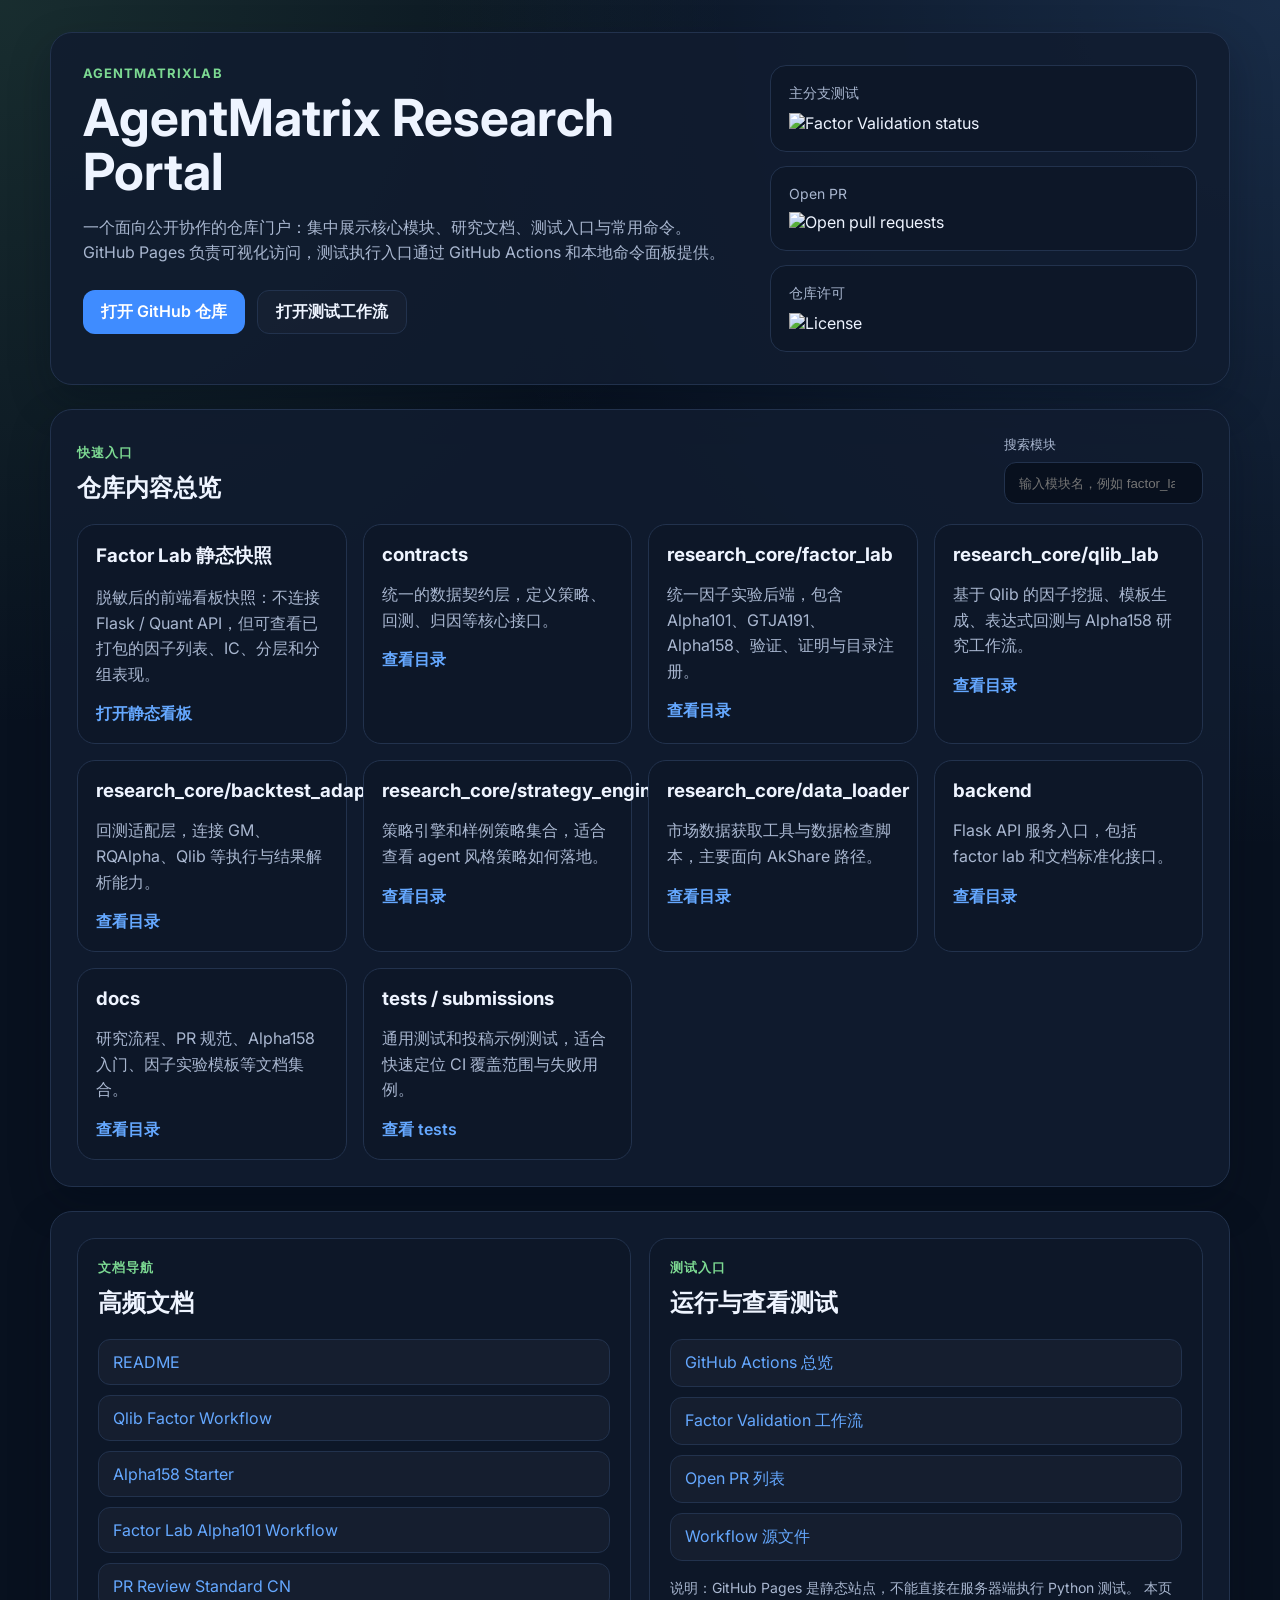
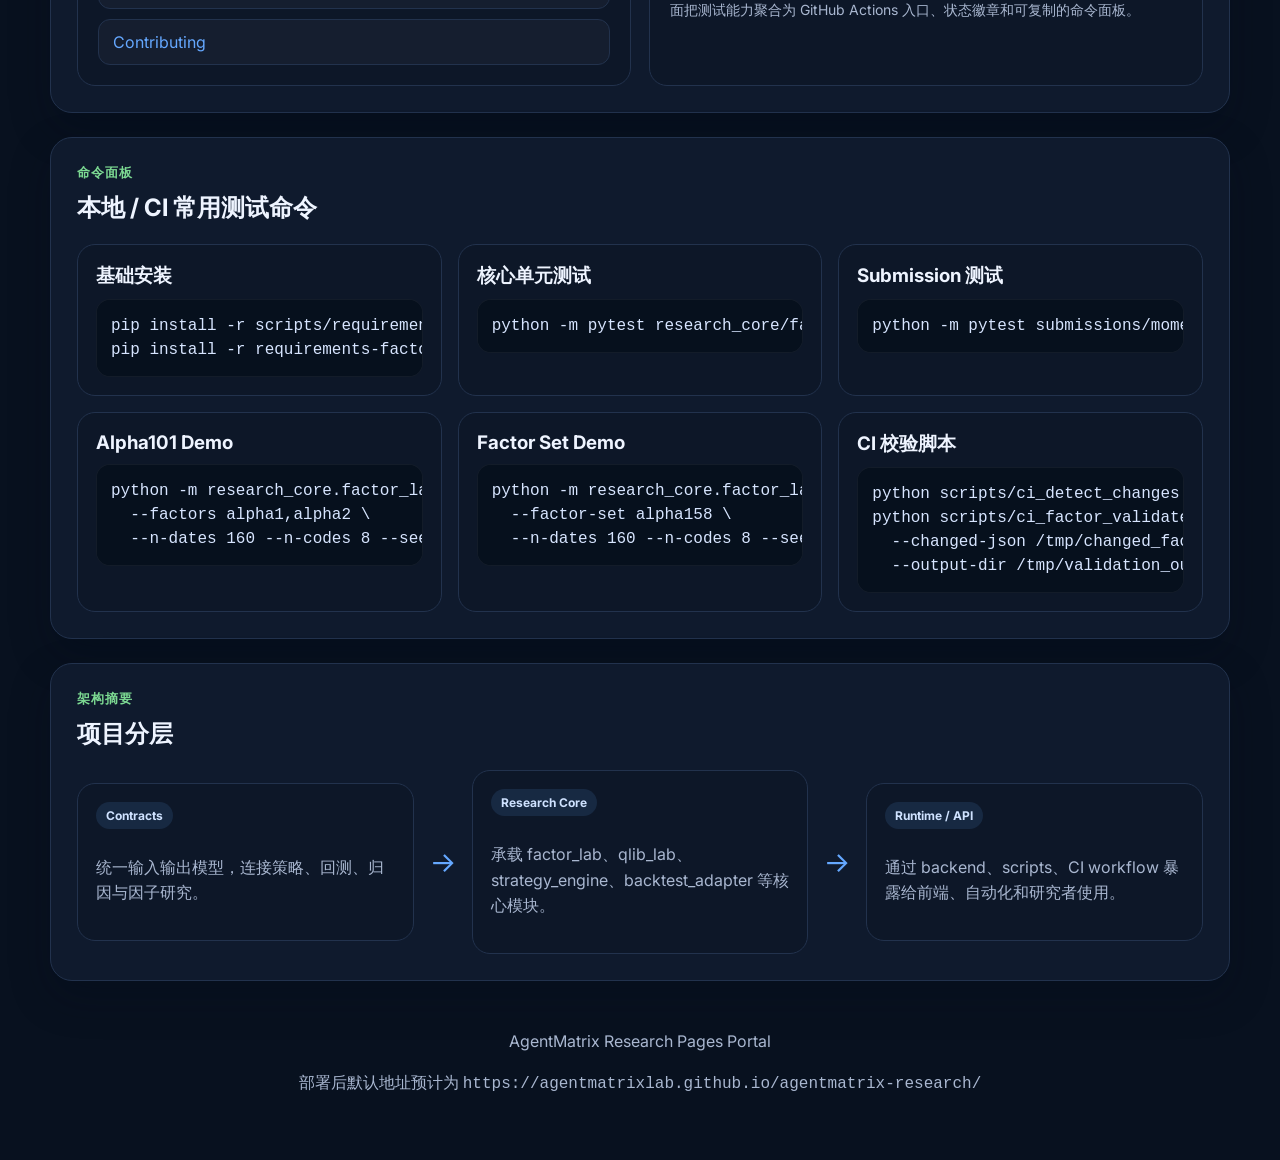
==== index.html @ e8f45b96 "publish factor lab static snapshot" ====
<!DOCTYPE html>
<html lang="zh-CN">
<head>
  <meta charset="utf-8">
  <meta name="viewport" content="width=device-width, initial-scale=1">
  <title>AgentMatrix Research Portal</title>
  <meta name="description" content="AgentMatrix Research GitHub Pages 门户：仓库结构、文档导航、测试入口与常用运行命令。">
  <link rel="preconnect" href="https://fonts.googleapis.com">
  <link rel="preconnect" href="https://fonts.gstatic.com" crossorigin>
  <link href="https://fonts.googleapis.com/css2?family=Inter:wght@400;500;600;700&display=swap" rel="stylesheet">
  <link rel="stylesheet" href="assets/styles.css">
</head>
<body>
  <div class="page-shell">
    <header class="hero">
      <div class="hero-copy">
        <p class="eyebrow">AgentMatrixLab</p>
        <h1>AgentMatrix Research Portal</h1>
        <p class="hero-text">
          一个面向公开协作的仓库门户：集中展示核心模块、研究文档、测试入口与常用命令。
          GitHub Pages 负责可视化访问，测试执行入口通过 GitHub Actions 和本地命令面板提供。
        </p>
        <div class="hero-actions">
          <a class="button button-primary" href="https://github.com/AgentMatrixLab/agentmatrix-research" target="_blank" rel="noreferrer">打开 GitHub 仓库</a>
          <a class="button button-secondary" href="https://github.com/AgentMatrixLab/agentmatrix-research/actions/workflows/factor-validation.yml" target="_blank" rel="noreferrer">打开测试工作流</a>
        </div>
      </div>
      <div class="hero-status">
        <div class="status-card">
          <span class="status-label">主分支测试</span>
          <img alt="Factor Validation status" src="https://img.shields.io/github/actions/workflow/status/AgentMatrixLab/agentmatrix-research/factor-validation.yml?branch=main&label=Factor%20Validation">
        </div>
        <div class="status-card">
          <span class="status-label">Open PR</span>
          <img alt="Open pull requests" src="https://img.shields.io/github/issues-pr/AgentMatrixLab/agentmatrix-research?label=Open%20PRs">
        </div>
        <div class="status-card">
          <span class="status-label">仓库许可</span>
          <img alt="License" src="https://img.shields.io/github/license/AgentMatrixLab/agentmatrix-research?label=License">
        </div>
      </div>
    </header>

    <main>
      <section class="panel">
        <div class="panel-header">
          <div>
            <p class="eyebrow">快速入口</p>
            <h2>仓库内容总览</h2>
          </div>
          <label class="search-box" for="module-search">
            <span>搜索模块</span>
            <input id="module-search" type="search" placeholder="输入模块名，例如 factor_lab / qlib / backend">
          </label>
        </div>
        <div id="module-grid" class="card-grid">
          <article class="content-card" data-keywords="factor lab dashboard static snapshot github pages">
            <h3>Factor Lab 静态快照</h3>
            <p>脱敏后的前端看板快照：不连接 Flask / Quant API，但可查看已打包的因子列表、IC、分层和分组表现。</p>
            <a href="./factor-lab-dashboard/">打开静态看板</a>
          </article>
          <article class="content-card" data-keywords="contracts contract interface strategy backtest attribution">
            <h3>contracts</h3>
            <p>统一的数据契约层，定义策略、回测、归因等核心接口。</p>
            <a href="https://github.com/AgentMatrixLab/agentmatrix-research/tree/main/contracts" target="_blank" rel="noreferrer">查看目录</a>
          </article>
          <article class="content-card" data-keywords="factor_lab alpha101 gtja191 alpha158 validation registry">
            <h3>research_core/factor_lab</h3>
            <p>统一因子实验后端，包含 Alpha101、GTJA191、Alpha158、验证、证明与目录注册。</p>
            <a href="https://github.com/AgentMatrixLab/agentmatrix-research/tree/main/research_core/factor_lab" target="_blank" rel="noreferrer">查看目录</a>
          </article>
          <article class="content-card" data-keywords="qlib qlib_lab mining backtest alpha158">
            <h3>research_core/qlib_lab</h3>
            <p>基于 Qlib 的因子挖掘、模板生成、表达式回测与 Alpha158 研究工作流。</p>
            <a href="https://github.com/AgentMatrixLab/agentmatrix-research/tree/main/research_core/qlib_lab" target="_blank" rel="noreferrer">查看目录</a>
          </article>
          <article class="content-card" data-keywords="backtest adapter gm rqalpha qlib">
            <h3>research_core/backtest_adapter</h3>
            <p>回测适配层，连接 GM、RQAlpha、Qlib 等执行与结果解析能力。</p>
            <a href="https://github.com/AgentMatrixLab/agentmatrix-research/tree/main/research_core/backtest_adapter" target="_blank" rel="noreferrer">查看目录</a>
          </article>
          <article class="content-card" data-keywords="strategy engine agent strategy sample">
            <h3>research_core/strategy_engine</h3>
            <p>策略引擎和样例策略集合，适合查看 agent 风格策略如何落地。</p>
            <a href="https://github.com/AgentMatrixLab/agentmatrix-research/tree/main/research_core/strategy_engine" target="_blank" rel="noreferrer">查看目录</a>
          </article>
          <article class="content-card" data-keywords="data loader akshare market data">
            <h3>research_core/data_loader</h3>
            <p>市场数据获取工具与数据检查脚本，主要面向 AkShare 路径。</p>
            <a href="https://github.com/AgentMatrixLab/agentmatrix-research/tree/main/research_core/data_loader" target="_blank" rel="noreferrer">查看目录</a>
          </article>
          <article class="content-card" data-keywords="backend flask api factor_lab document">
            <h3>backend</h3>
            <p>Flask API 服务入口，包括 factor lab 和文档标准化接口。</p>
            <a href="https://github.com/AgentMatrixLab/agentmatrix-research/tree/main/backend" target="_blank" rel="noreferrer">查看目录</a>
          </article>
          <article class="content-card" data-keywords="docs markdown workflow contribution alpha158 review">
            <h3>docs</h3>
            <p>研究流程、PR 规范、Alpha158 入门、因子实验模板等文档集合。</p>
            <a href="https://github.com/AgentMatrixLab/agentmatrix-research/tree/main/docs" target="_blank" rel="noreferrer">查看目录</a>
          </article>
          <article class="content-card" data-keywords="tests pytest unittest ci">
            <h3>tests / submissions</h3>
            <p>通用测试和投稿示例测试，适合快速定位 CI 覆盖范围与失败用例。</p>
            <a href="https://github.com/AgentMatrixLab/agentmatrix-research/tree/main/tests" target="_blank" rel="noreferrer">查看 tests</a>
          </article>
        </div>
      </section>

      <section class="panel two-column">
        <div class="panel-column">
          <div class="panel-header">
            <div>
              <p class="eyebrow">文档导航</p>
              <h2>高频文档</h2>
            </div>
          </div>
          <div class="link-list">
            <a href="https://github.com/AgentMatrixLab/agentmatrix-research/blob/main/README.md" target="_blank" rel="noreferrer">README</a>
            <a href="https://github.com/AgentMatrixLab/agentmatrix-research/blob/main/docs/QLIB_FACTOR_WORKFLOW.md" target="_blank" rel="noreferrer">Qlib Factor Workflow</a>
            <a href="https://github.com/AgentMatrixLab/agentmatrix-research/blob/main/docs/ALPHA158_STARTER.md" target="_blank" rel="noreferrer">Alpha158 Starter</a>
            <a href="https://github.com/AgentMatrixLab/agentmatrix-research/blob/main/docs/FACTOR_LAB_ALPHA101_WORKFLOW.md" target="_blank" rel="noreferrer">Factor Lab Alpha101 Workflow</a>
            <a href="https://github.com/AgentMatrixLab/agentmatrix-research/blob/main/docs/PR_REVIEW_STANDARD_CN.md" target="_blank" rel="noreferrer">PR Review Standard CN</a>
            <a href="https://github.com/AgentMatrixLab/agentmatrix-research/blob/main/CONTRIBUTING.md" target="_blank" rel="noreferrer">Contributing</a>
          </div>
        </div>

        <div class="panel-column">
          <div class="panel-header">
            <div>
              <p class="eyebrow">测试入口</p>
              <h2>运行与查看测试</h2>
            </div>
          </div>
          <div class="link-list">
            <a href="https://github.com/AgentMatrixLab/agentmatrix-research/actions" target="_blank" rel="noreferrer">GitHub Actions 总览</a>
            <a href="https://github.com/AgentMatrixLab/agentmatrix-research/actions/workflows/factor-validation.yml" target="_blank" rel="noreferrer">Factor Validation 工作流</a>
            <a href="https://github.com/AgentMatrixLab/agentmatrix-research/pulls" target="_blank" rel="noreferrer">Open PR 列表</a>
            <a href="https://github.com/AgentMatrixLab/agentmatrix-research/tree/main/.github/workflows" target="_blank" rel="noreferrer">Workflow 源文件</a>
          </div>
          <p class="note">
            说明：GitHub Pages 是静态站点，不能直接在服务器端执行 Python 测试。
            本页面把测试能力聚合为 GitHub Actions 入口、状态徽章和可复制的命令面板。
          </p>
        </div>
      </section>

      <section class="panel">
        <div class="panel-header">
          <div>
            <p class="eyebrow">命令面板</p>
            <h2>本地 / CI 常用测试命令</h2>
          </div>
        </div>
        <div class="command-grid">
          <article class="command-card">
            <h3>基础安装</h3>
            <pre><code>pip install -r scripts/requirements.txt
pip install -r requirements-factor-lab.txt</code></pre>
          </article>
          <article class="command-card">
            <h3>核心单元测试</h3>
            <pre><code>python -m pytest research_core/factor_lab tests/ -v --tb=short</code></pre>
          </article>
          <article class="command-card">
            <h3>Submission 测试</h3>
            <pre><code>python -m pytest submissions/momentum_20d/test_factor.py -v --tb=short</code></pre>
          </article>
          <article class="command-card">
            <h3>Alpha101 Demo</h3>
            <pre><code>python -m research_core.factor_lab.cli run-alpha101-demo \
  --factors alpha1,alpha2 \
  --n-dates 160 --n-codes 8 --seed 7</code></pre>
          </article>
          <article class="command-card">
            <h3>Factor Set Demo</h3>
            <pre><code>python -m research_core.factor_lab.cli run-factor-set-demo \
  --factor-set alpha158 \
  --n-dates 160 --n-codes 8 --seed 7</code></pre>
          </article>
          <article class="command-card">
            <h3>CI 校验脚本</h3>
            <pre><code>python scripts/ci_detect_changes.py --base-ref origin/main
python scripts/ci_factor_validate.py \
  --changed-json /tmp/changed_factors.json \
  --output-dir /tmp/validation_output</code></pre>
          </article>
        </div>
      </section>

      <section class="panel">
        <div class="panel-header">
          <div>
            <p class="eyebrow">架构摘要</p>
            <h2>项目分层</h2>
          </div>
        </div>
        <div class="architecture">
          <div class="arch-card">
            <span class="arch-tag">Contracts</span>
            <p>统一输入输出模型，连接策略、回测、归因与因子研究。</p>
          </div>
          <div class="arch-arrow">→</div>
          <div class="arch-card">
            <span class="arch-tag">Research Core</span>
            <p>承载 factor_lab、qlib_lab、strategy_engine、backtest_adapter 等核心模块。</p>
          </div>
          <div class="arch-arrow">→</div>
          <div class="arch-card">
            <span class="arch-tag">Runtime / API</span>
            <p>通过 backend、scripts、CI workflow 暴露给前端、自动化和研究者使用。</p>
          </div>
        </div>
      </section>
    </main>

    <footer class="site-footer">
      <p>AgentMatrix Research Pages Portal</p>
      <p>部署后默认地址预计为 <code>https://agentmatrixlab.github.io/agentmatrix-research/</code></p>
    </footer>
  </div>

  <script src="assets/app.js"></script>
</body>
</html>
---- assets/styles.css ----
:root {
  color-scheme: dark;
  --bg: #08111f;
  --panel: #111c2f;
  --panel-strong: #17243c;
  --card: #0d1728;
  --border: #22324d;
  --text: #eef4ff;
  --muted: #a9b7d0;
  --accent: #65a8ff;
  --accent-strong: #3f8cff;
  --success: #7cd992;
  --shadow: 0 16px 40px rgba(3, 10, 25, 0.28);
}

* {
  box-sizing: border-box;
}

body {
  margin: 0;
  font-family: "Inter", sans-serif;
  background:
    radial-gradient(circle at top right, rgba(101, 168, 255, 0.18), transparent 28%),
    radial-gradient(circle at top left, rgba(124, 217, 146, 0.14), transparent 24%),
    var(--bg);
  color: var(--text);
}

a {
  color: var(--accent);
  text-decoration: none;
}

a:hover {
  color: #8fbeff;
}

code,
pre {
  font-family: Consolas, "SFMono-Regular", monospace;
}

.page-shell {
  width: min(1180px, calc(100vw - 32px));
  margin: 0 auto;
  padding: 32px 0 48px;
}

.hero,
.panel {
  background: rgba(17, 28, 47, 0.88);
  border: 1px solid var(--border);
  border-radius: 22px;
  box-shadow: var(--shadow);
}

.hero {
  display: grid;
  grid-template-columns: 1.4fr 0.9fr;
  gap: 24px;
  padding: 32px;
  margin-bottom: 24px;
}

.eyebrow {
  margin: 0 0 10px;
  color: var(--success);
  font-size: 13px;
  font-weight: 700;
  letter-spacing: 0.08em;
  text-transform: uppercase;
}

.hero h1,
.panel h2,
.content-card h3,
.command-card h3 {
  margin: 0;
}

.hero h1 {
  font-size: clamp(32px, 4vw, 52px);
  line-height: 1.05;
}

.hero-text,
.content-card p,
.note,
.arch-card p,
.site-footer p {
  color: var(--muted);
  line-height: 1.6;
}

.hero-actions {
  display: flex;
  flex-wrap: wrap;
  gap: 12px;
  margin-top: 24px;
}

.button {
  display: inline-flex;
  align-items: center;
  justify-content: center;
  min-height: 44px;
  padding: 0 18px;
  border-radius: 12px;
  font-weight: 600;
}

.button-primary {
  background: var(--accent-strong);
  color: #fff;
}

.button-secondary {
  border: 1px solid var(--border);
  background: rgba(255, 255, 255, 0.02);
  color: var(--text);
}

.hero-status {
  display: grid;
  gap: 14px;
}

.status-card {
  padding: 18px;
  background: var(--card);
  border: 1px solid var(--border);
  border-radius: 16px;
}

.status-label {
  display: block;
  margin-bottom: 10px;
  color: var(--muted);
  font-size: 14px;
}

.panel {
  padding: 26px;
  margin-bottom: 24px;
}

.panel-header {
  display: flex;
  align-items: end;
  justify-content: space-between;
  gap: 16px;
  margin-bottom: 20px;
}

.search-box {
  display: grid;
  gap: 8px;
  color: var(--muted);
  font-size: 13px;
}

.search-box input {
  width: min(320px, 100%);
  min-height: 42px;
  padding: 0 14px;
  border: 1px solid var(--border);
  border-radius: 12px;
  background: rgba(6, 13, 24, 0.75);
  color: var(--text);
}

.card-grid,
.command-grid {
  display: grid;
  gap: 16px;
}

.card-grid {
  grid-template-columns: repeat(auto-fit, minmax(220px, 1fr));
}

.command-grid {
  grid-template-columns: repeat(auto-fit, minmax(280px, 1fr));
}

.content-card,
.command-card,
.arch-card {
  padding: 18px;
  background: var(--card);
  border: 1px solid var(--border);
  border-radius: 18px;
}

.content-card h3,
.command-card h3 {
  margin-bottom: 10px;
}

.content-card a {
  font-weight: 600;
}

.two-column {
  display: grid;
  grid-template-columns: repeat(2, minmax(0, 1fr));
  gap: 18px;
}

.panel-column {
  background: rgba(13, 23, 40, 0.72);
  border: 1px solid var(--border);
  border-radius: 18px;
  padding: 20px;
}

.link-list {
  display: grid;
  gap: 10px;
}

.link-list a {
  padding: 12px 14px;
  border-radius: 12px;
  background: rgba(255, 255, 255, 0.03);
  border: 1px solid var(--border);
}

.note {
  margin: 16px 0 0;
  font-size: 14px;
}

pre {
  overflow-x: auto;
  margin: 0;
  padding: 14px;
  border-radius: 14px;
  background: #06101d;
  border: 1px solid rgba(255, 255, 255, 0.05);
  color: #d7e5ff;
  line-height: 1.5;
}

.architecture {
  display: grid;
  grid-template-columns: 1fr auto 1fr auto 1fr;
  gap: 16px;
  align-items: center;
}

.arch-tag {
  display: inline-block;
  margin-bottom: 10px;
  padding: 6px 10px;
  border-radius: 999px;
  background: rgba(101, 168, 255, 0.12);
  color: #cfe2ff;
  font-size: 12px;
  font-weight: 700;
}

.arch-arrow {
  color: var(--accent);
  font-size: 28px;
  text-align: center;
}

.site-footer {
  padding: 8px 4px 0;
  text-align: center;
}

.is-hidden {
  display: none;
}

@media (max-width: 960px) {
  .hero,
  .two-column,
  .architecture {
    grid-template-columns: 1fr;
  }

  .arch-arrow {
    transform: rotate(90deg);
  }
}

@media (max-width: 640px) {
  .page-shell {
    width: min(100vw - 20px, 1180px);
    padding-top: 20px;
  }

  .hero,
  .panel {
    padding: 20px;
    border-radius: 18px;
  }

  .panel-header {
    align-items: start;
    flex-direction: column;
  }

  .search-box,
  .search-box input {
    width: 100%;
  }
}
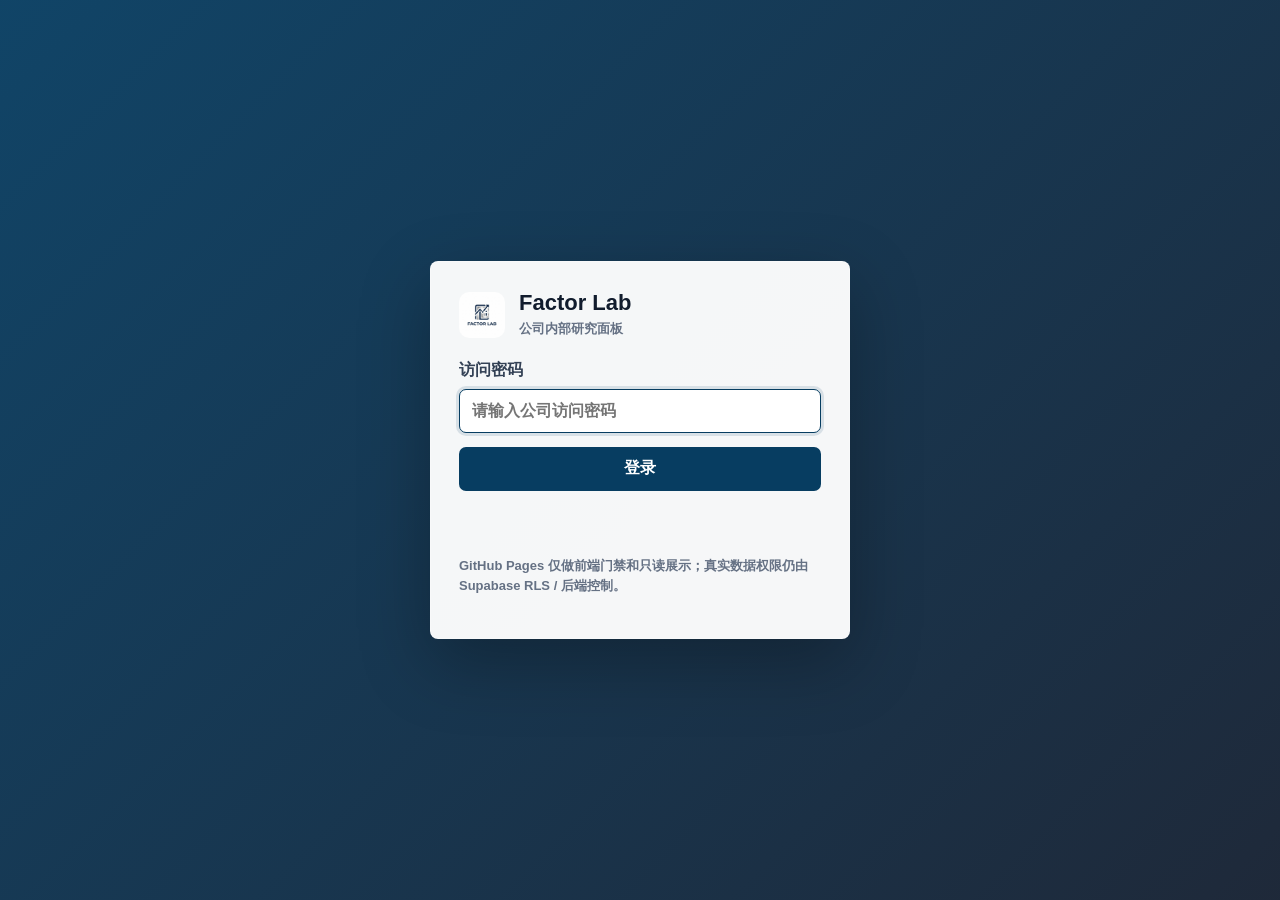
==== commit 0650806e: "Redirect Pages root to Factor Lab" ====
--- a/index.html
+++ b/index.html
@@ -3,223 +3,78 @@
 <head>
   <meta charset="utf-8">
   <meta name="viewport" content="width=device-width, initial-scale=1">
-  <title>AgentMatrix Research Portal</title>
-  <meta name="description" content="AgentMatrix Research GitHub Pages 门户：仓库结构、文档导航、测试入口与常用运行命令。">
-  <link rel="preconnect" href="https://fonts.googleapis.com">
-  <link rel="preconnect" href="https://fonts.gstatic.com" crossorigin>
-  <link href="https://fonts.googleapis.com/css2?family=Inter:wght@400;500;600;700&display=swap" rel="stylesheet">
-  <link rel="stylesheet" href="assets/styles.css">
+  <title>Factor Lab</title>
+  <meta name="description" content="Factor Lab Supabase dashboard entry.">
+  <meta http-equiv="refresh" content="0; url=./factor-lab-dashboard/">
+  <style>
+    :root {
+      color-scheme: light;
+      --ink: #0b3551;
+      --muted: #5d7185;
+      --line: #d6e2ee;
+      --blue: #0b4f7a;
+      --bg: #f4f8fc;
+      --panel: #ffffff;
+    }
+
+    * {
+      box-sizing: border-box;
+    }
+
+    body {
+      margin: 0;
+      min-height: 100vh;
+      display: grid;
+      place-items: center;
+      background: var(--bg);
+      color: var(--ink);
+      font-family: Inter, "Microsoft YaHei", "PingFang SC", Arial, sans-serif;
+    }
+
+    main {
+      width: min(560px, calc(100vw - 40px));
+      padding: 32px;
+      border: 1px solid var(--line);
+      border-radius: 8px;
+      background: var(--panel);
+      box-shadow: 0 18px 42px rgba(37, 62, 86, 0.08);
+    }
+
+    h1 {
+      margin: 0 0 12px;
+      font-size: 28px;
+      line-height: 1.2;
+      letter-spacing: 0;
+    }
+
+    p {
+      margin: 0 0 22px;
+      color: var(--muted);
+      line-height: 1.7;
+    }
+
+    a {
+      display: inline-flex;
+      align-items: center;
+      justify-content: center;
+      min-height: 40px;
+      padding: 0 16px;
+      border-radius: 6px;
+      background: var(--blue);
+      color: #fff;
+      font-weight: 700;
+      text-decoration: none;
+    }
+  </style>
+  <script>
+    window.location.replace("./factor-lab-dashboard/");
+  </script>
 </head>
 <body>
-  <div class="page-shell">
-    <header class="hero">
-      <div class="hero-copy">
-        <p class="eyebrow">AgentMatrixLab</p>
-        <h1>AgentMatrix Research Portal</h1>
-        <p class="hero-text">
-          一个面向公开协作的仓库门户：集中展示核心模块、研究文档、测试入口与常用命令。
-          GitHub Pages 负责可视化访问，测试执行入口通过 GitHub Actions 和本地命令面板提供。
-        </p>
-        <div class="hero-actions">
-          <a class="button button-primary" href="https://github.com/AgentMatrixLab/agentmatrix-research" target="_blank" rel="noreferrer">打开 GitHub 仓库</a>
-          <a class="button button-secondary" href="https://github.com/AgentMatrixLab/agentmatrix-research/actions/workflows/factor-validation.yml" target="_blank" rel="noreferrer">打开测试工作流</a>
-        </div>
-      </div>
-      <div class="hero-status">
-        <div class="status-card">
-          <span class="status-label">主分支测试</span>
-          <img alt="Factor Validation status" src="https://img.shields.io/github/actions/workflow/status/AgentMatrixLab/agentmatrix-research/factor-validation.yml?branch=main&label=Factor%20Validation">
-        </div>
-        <div class="status-card">
-          <span class="status-label">Open PR</span>
-          <img alt="Open pull requests" src="https://img.shields.io/github/issues-pr/AgentMatrixLab/agentmatrix-research?label=Open%20PRs">
-        </div>
-        <div class="status-card">
-          <span class="status-label">仓库许可</span>
-          <img alt="License" src="https://img.shields.io/github/license/AgentMatrixLab/agentmatrix-research?label=License">
-        </div>
-      </div>
-    </header>
-
-    <main>
-      <section class="panel">
-        <div class="panel-header">
-          <div>
-            <p class="eyebrow">快速入口</p>
-            <h2>仓库内容总览</h2>
-          </div>
-          <label class="search-box" for="module-search">
-            <span>搜索模块</span>
-            <input id="module-search" type="search" placeholder="输入模块名，例如 factor_lab / qlib / backend">
-          </label>
-        </div>
-        <div id="module-grid" class="card-grid">
-          <article class="content-card" data-keywords="factor lab dashboard static snapshot github pages">
-            <h3>Factor Lab 静态快照</h3>
-            <p>脱敏后的前端看板快照：不连接 Flask / Quant API，但可查看已打包的因子列表、IC、分层和分组表现。</p>
-            <a href="./factor-lab-dashboard/">打开静态看板</a>
-          </article>
-          <article class="content-card" data-keywords="contracts contract interface strategy backtest attribution">
-            <h3>contracts</h3>
-            <p>统一的数据契约层，定义策略、回测、归因等核心接口。</p>
-            <a href="https://github.com/AgentMatrixLab/agentmatrix-research/tree/main/contracts" target="_blank" rel="noreferrer">查看目录</a>
-          </article>
-          <article class="content-card" data-keywords="factor_lab alpha101 gtja191 alpha158 validation registry">
-            <h3>research_core/factor_lab</h3>
-            <p>统一因子实验后端，包含 Alpha101、GTJA191、Alpha158、验证、证明与目录注册。</p>
-            <a href="https://github.com/AgentMatrixLab/agentmatrix-research/tree/main/research_core/factor_lab" target="_blank" rel="noreferrer">查看目录</a>
-          </article>
-          <article class="content-card" data-keywords="qlib qlib_lab mining backtest alpha158">
-            <h3>research_core/qlib_lab</h3>
-            <p>基于 Qlib 的因子挖掘、模板生成、表达式回测与 Alpha158 研究工作流。</p>
-            <a href="https://github.com/AgentMatrixLab/agentmatrix-research/tree/main/research_core/qlib_lab" target="_blank" rel="noreferrer">查看目录</a>
-          </article>
-          <article class="content-card" data-keywords="backtest adapter gm rqalpha qlib">
-            <h3>research_core/backtest_adapter</h3>
-            <p>回测适配层，连接 GM、RQAlpha、Qlib 等执行与结果解析能力。</p>
-            <a href="https://github.com/AgentMatrixLab/agentmatrix-research/tree/main/research_core/backtest_adapter" target="_blank" rel="noreferrer">查看目录</a>
-          </article>
-          <article class="content-card" data-keywords="strategy engine agent strategy sample">
-            <h3>research_core/strategy_engine</h3>
-            <p>策略引擎和样例策略集合，适合查看 agent 风格策略如何落地。</p>
-            <a href="https://github.com/AgentMatrixLab/agentmatrix-research/tree/main/research_core/strategy_engine" target="_blank" rel="noreferrer">查看目录</a>
-          </article>
-          <article class="content-card" data-keywords="data loader akshare market data">
-            <h3>research_core/data_loader</h3>
-            <p>市场数据获取工具与数据检查脚本，主要面向 AkShare 路径。</p>
-            <a href="https://github.com/AgentMatrixLab/agentmatrix-research/tree/main/research_core/data_loader" target="_blank" rel="noreferrer">查看目录</a>
-          </article>
-          <article class="content-card" data-keywords="backend flask api factor_lab document">
-            <h3>backend</h3>
-            <p>Flask API 服务入口，包括 factor lab 和文档标准化接口。</p>
-            <a href="https://github.com/AgentMatrixLab/agentmatrix-research/tree/main/backend" target="_blank" rel="noreferrer">查看目录</a>
-          </article>
-          <article class="content-card" data-keywords="docs markdown workflow contribution alpha158 review">
-            <h3>docs</h3>
-            <p>研究流程、PR 规范、Alpha158 入门、因子实验模板等文档集合。</p>
-            <a href="https://github.com/AgentMatrixLab/agentmatrix-research/tree/main/docs" target="_blank" rel="noreferrer">查看目录</a>
-          </article>
-          <article class="content-card" data-keywords="tests pytest unittest ci">
-            <h3>tests / submissions</h3>
-            <p>通用测试和投稿示例测试，适合快速定位 CI 覆盖范围与失败用例。</p>
-            <a href="https://github.com/AgentMatrixLab/agentmatrix-research/tree/main/tests" target="_blank" rel="noreferrer">查看 tests</a>
-          </article>
-        </div>
-      </section>
-
-      <section class="panel two-column">
-        <div class="panel-column">
-          <div class="panel-header">
-            <div>
-              <p class="eyebrow">文档导航</p>
-              <h2>高频文档</h2>
-            </div>
-          </div>
-          <div class="link-list">
-            <a href="https://github.com/AgentMatrixLab/agentmatrix-research/blob/main/README.md" target="_blank" rel="noreferrer">README</a>
-            <a href="https://github.com/AgentMatrixLab/agentmatrix-research/blob/main/docs/QLIB_FACTOR_WORKFLOW.md" target="_blank" rel="noreferrer">Qlib Factor Workflow</a>
-            <a href="https://github.com/AgentMatrixLab/agentmatrix-research/blob/main/docs/ALPHA158_STARTER.md" target="_blank" rel="noreferrer">Alpha158 Starter</a>
-            <a href="https://github.com/AgentMatrixLab/agentmatrix-research/blob/main/docs/FACTOR_LAB_ALPHA101_WORKFLOW.md" target="_blank" rel="noreferrer">Factor Lab Alpha101 Workflow</a>
-            <a href="https://github.com/AgentMatrixLab/agentmatrix-research/blob/main/docs/PR_REVIEW_STANDARD_CN.md" target="_blank" rel="noreferrer">PR Review Standard CN</a>
-            <a href="https://github.com/AgentMatrixLab/agentmatrix-research/blob/main/CONTRIBUTING.md" target="_blank" rel="noreferrer">Contributing</a>
-          </div>
-        </div>
-
-        <div class="panel-column">
-          <div class="panel-header">
-            <div>
-              <p class="eyebrow">测试入口</p>
-              <h2>运行与查看测试</h2>
-            </div>
-          </div>
-          <div class="link-list">
-            <a href="https://github.com/AgentMatrixLab/agentmatrix-research/actions" target="_blank" rel="noreferrer">GitHub Actions 总览</a>
-            <a href="https://github.com/AgentMatrixLab/agentmatrix-research/actions/workflows/factor-validation.yml" target="_blank" rel="noreferrer">Factor Validation 工作流</a>
-            <a href="https://github.com/AgentMatrixLab/agentmatrix-research/pulls" target="_blank" rel="noreferrer">Open PR 列表</a>
-            <a href="https://github.com/AgentMatrixLab/agentmatrix-research/tree/main/.github/workflows" target="_blank" rel="noreferrer">Workflow 源文件</a>
-          </div>
-          <p class="note">
-            说明：GitHub Pages 是静态站点，不能直接在服务器端执行 Python 测试。
-            本页面把测试能力聚合为 GitHub Actions 入口、状态徽章和可复制的命令面板。
-          </p>
-        </div>
-      </section>
-
-      <section class="panel">
-        <div class="panel-header">
-          <div>
-            <p class="eyebrow">命令面板</p>
-            <h2>本地 / CI 常用测试命令</h2>
-          </div>
-        </div>
-        <div class="command-grid">
-          <article class="command-card">
-            <h3>基础安装</h3>
-            <pre><code>pip install -r scripts/requirements.txt
-pip install -r requirements-factor-lab.txt</code></pre>
-          </article>
-          <article class="command-card">
-            <h3>核心单元测试</h3>
-            <pre><code>python -m pytest research_core/factor_lab tests/ -v --tb=short</code></pre>
-          </article>
-          <article class="command-card">
-            <h3>Submission 测试</h3>
-            <pre><code>python -m pytest submissions/momentum_20d/test_factor.py -v --tb=short</code></pre>
-          </article>
-          <article class="command-card">
-            <h3>Alpha101 Demo</h3>
-            <pre><code>python -m research_core.factor_lab.cli run-alpha101-demo \
-  --factors alpha1,alpha2 \
-  --n-dates 160 --n-codes 8 --seed 7</code></pre>
-          </article>
-          <article class="command-card">
-            <h3>Factor Set Demo</h3>
-            <pre><code>python -m research_core.factor_lab.cli run-factor-set-demo \
-  --factor-set alpha158 \
-  --n-dates 160 --n-codes 8 --seed 7</code></pre>
-          </article>
-          <article class="command-card">
-            <h3>CI 校验脚本</h3>
-            <pre><code>python scripts/ci_detect_changes.py --base-ref origin/main
-python scripts/ci_factor_validate.py \
-  --changed-json /tmp/changed_factors.json \
-  --output-dir /tmp/validation_output</code></pre>
-          </article>
-        </div>
-      </section>
-
-      <section class="panel">
-        <div class="panel-header">
-          <div>
-            <p class="eyebrow">架构摘要</p>
-            <h2>项目分层</h2>
-          </div>
-        </div>
-        <div class="architecture">
-          <div class="arch-card">
-            <span class="arch-tag">Contracts</span>
-            <p>统一输入输出模型，连接策略、回测、归因与因子研究。</p>
-          </div>
-          <div class="arch-arrow">→</div>
-          <div class="arch-card">
-            <span class="arch-tag">Research Core</span>
-            <p>承载 factor_lab、qlib_lab、strategy_engine、backtest_adapter 等核心模块。</p>
-          </div>
-          <div class="arch-arrow">→</div>
-          <div class="arch-card">
-            <span class="arch-tag">Runtime / API</span>
-            <p>通过 backend、scripts、CI workflow 暴露给前端、自动化和研究者使用。</p>
-          </div>
-        </div>
-      </section>
-    </main>
-
-    <footer class="site-footer">
-      <p>AgentMatrix Research Pages Portal</p>
-      <p>部署后默认地址预计为 <code>https://agentmatrixlab.github.io/agentmatrix-research/</code></p>
-    </footer>
-  </div>
-
-  <script src="assets/app.js"></script>
+  <main>
+    <h1>正在进入 Factor Lab 因子库</h1>
+    <p>这个 GitHub Pages 根入口已改为 Factor Lab 面板入口，页面数据只从 Supabase 读取。</p>
+    <a href="./factor-lab-dashboard/">打开 Factor Lab</a>
+  </main>
 </body>
 </html>
